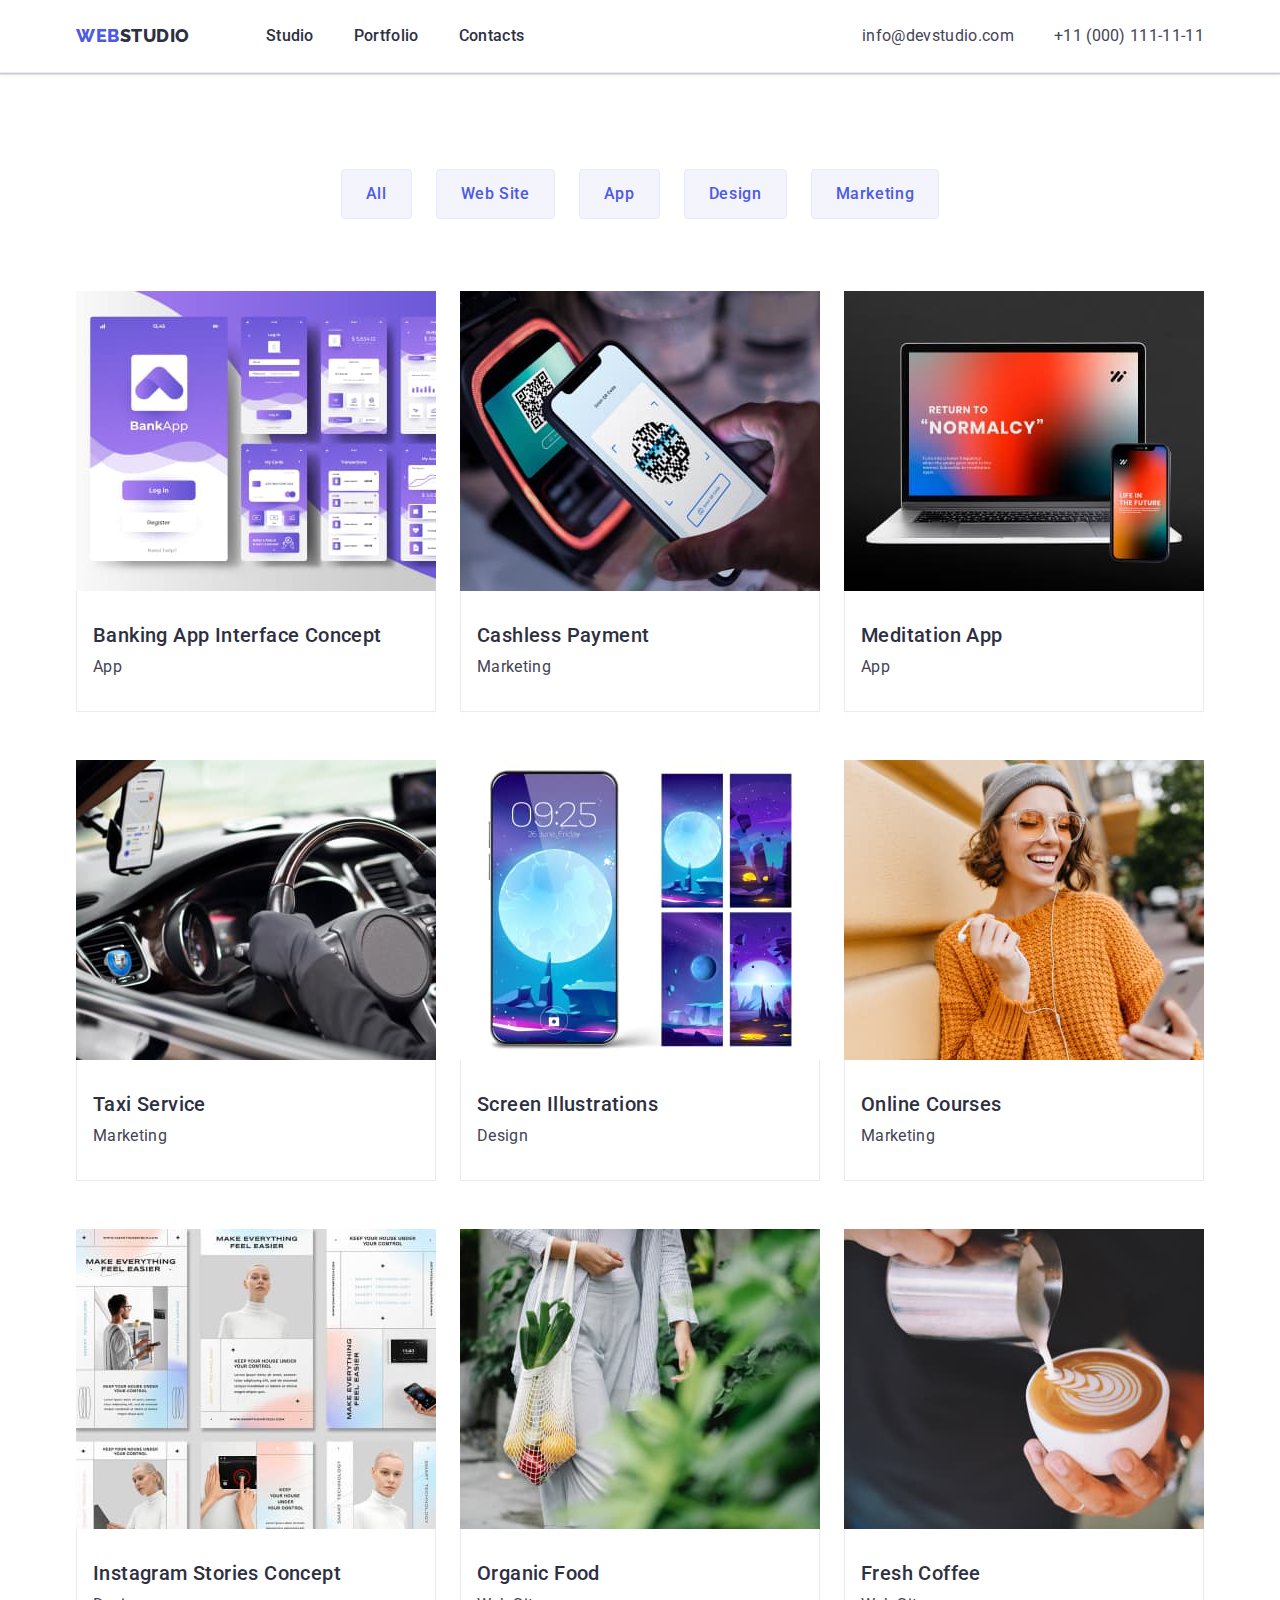
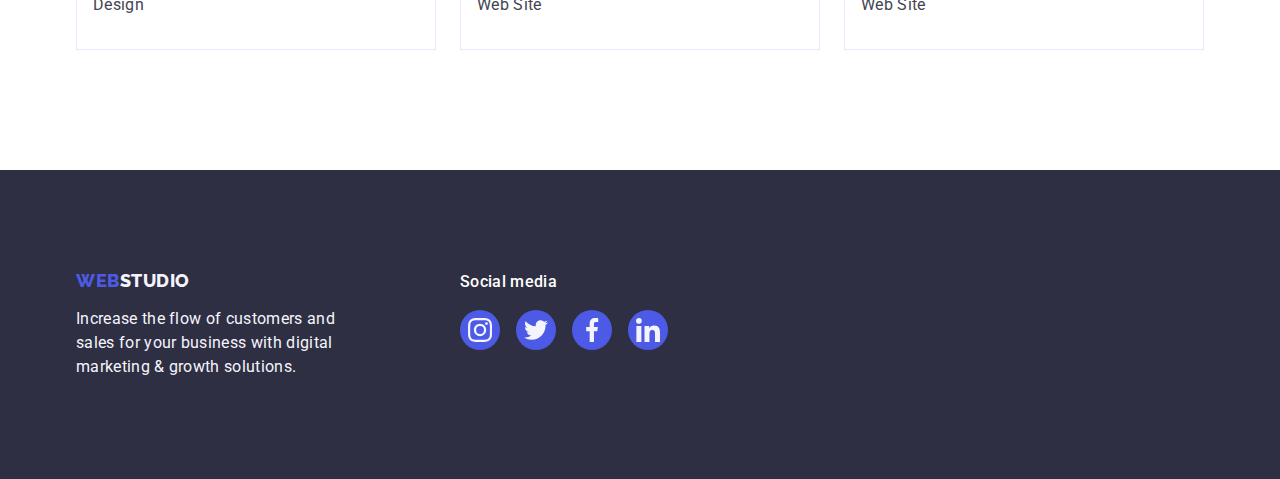
==== portfolio.html @ d8c0da66 "Initial commit" ====
<!DOCTYPE html>
<html lang="en">
  <head>
    <meta charset="UTF-8" />
    <meta http-equiv="X-UA-Compatible" content="IE=edge" />
    <meta name="viewport" content="width=device-width, initial-scale=1.0" />
    <title>Portfolio</title>
    <link rel="preconnect" href="https://fonts.googleapis.com" />
    <link rel="preconnect" href="https://fonts.gstatic.com" crossorigin />
    <link
      href="https://fonts.googleapis.com/css2?family=Raleway:wght@800&family=Roboto:wght@400;500;700;900&display=swap"
      rel="stylesheet"
    />
    <link
      rel="stylesheet"
      href="https://cdn.jsdelivr.net/npm/modern-normalize@1.1.0/modern-normalize.min.css"
    />
    <link rel="stylesheet" href="./css/styles.css" />
  </head>

  <body class="body-color">
    <!-- HEADER -->

    <header class="page-header">
      <div class="header-container container">
        <nav class="page-nav">
          <a class="logo link" href="./index.html"
            >Web<span class="logo-dark">Studio</span></a
          >
          <ul class="menu list">
            <li class="menu-item">
              <a class="menu-link link" href="./index.html">Studio</a>
            </li>

            <li class="menu-item">
              <a class="menu-link link" href="./portfolio.html">Portfolio</a>
            </li>

            <li class="menu-item">
              <a class="menu-link link" href="">Contacts</a>
            </li>
          </ul>
        </nav>

        <address class="address">
          <ul class="contacts list">
            <li class="contacts-item">
              <a class="contacts-link link" href="mailto:info@devstudio.com"
                >info@devstudio.com</a
              >
            </li>

            <li class="contacts-item">
              <a class="contacts-link link" href="tel:+110001111111"
                >+11 (000) 111-11-11</a
              >
            </li>
          </ul>
        </address>
      </div>
    </header>

    <!-- BUTTONS -->
    <main>
      <section class="project">
        <div class="container">
          <h1 class="button-title" hidden>List button</h1>
          <ul class="list-button list">
            <li class="list-button-item">
              <button class="list-btn" type="button">All</button>
            </li>

            <li class="list-button-item">
              <button class="list-btn" type="button">Web Site</button>
            </li>

            <li class="list-button-item">
              <button class="list-btn" type="button">App</button>
            </li>

            <li class="list-button-item">
              <button class="list-btn" type="button">Design</button>
            </li>

            <li class="list-button-item">
              <button class="list-btn" type="button">Marketing</button>
            </li>
          </ul>

          <!-- PROJECT IMG -->

          <ul class="project-list list">
            <li class="img-portfolio-item">
              <a href="" class="portfolio-link link">
                <img
                  src="./images/project_card_one/banking_app.jpg"
                  alt="banking_app"
                  width="360"
                  height="300"
                />
                <div class="team-wrapper-portfolio">
                  <h2 class="description-title">
                    Banking App Interface Concept
                  </h2>
                  <p class="description-text">App</p>
                </div>
              </a>
            </li>

            <li class="img-portfolio-item">
              <a href="" class="portfolio-link link">
                <img
                  src="./images/project_card_one/cashless_payment.jpg"
                  alt="cashless_payment"
                  width="360"
                  height="300"
                />
                <div class="team-wrapper-portfolio">
                  <h2 class="description-title">Cashless Payment</h2>
                  <p class="description-text">Marketing</p>
                </div>
              </a>
            </li>

            <li class="img-portfolio-item">
              <a href="" class="portfolio-link link">
                <img
                  src="./images/project_card_one/meditation_app.jpg"
                  alt="meditation_app"
                  width="360"
                  height="300"
                />
                <div class="team-wrapper-portfolio">
                  <h2 class="description-title">Meditation App</h2>
                  <p class="description-text">App</p>
                </div>
              </a>
            </li>

            <li class="img-portfolio-item">
              <a href="" class="portfolio-link link">
                <img
                  src="./images/project_card_two/taxi_service.jpg"
                  alt="taxi_service"
                  width="360"
                  height="300"
                />
                <div class="team-wrapper-portfolio">
                  <h2 class="description-title">Taxi Service</h2>
                  <p class="description-text">Marketing</p>
                </div>
              </a>
            </li>

            <li class="img-portfolio-item">
              <a href="" class="portfolio-link link">
                <img
                  src="./images/project_card_two/screen_illustration.jpg"
                  alt="screen_illustration"
                  width="360"
                  height="300"
                />
                <div class="team-wrapper-portfolio">
                  <h2 class="description-title">Screen Illustrations</h2>
                  <p class="description-text">Design</p>
                </div>
              </a>
            </li>

            <li class="img-portfolio-item">
              <a href="" class="portfolio-link link">
                <img
                  src="./images/project_card_two/online_courses.jpg"
                  alt="online_courses"
                  width="360"
                  height="300"
                />
                <div class="team-wrapper-portfolio">
                  <h2 class="description-title">Online Courses</h2>
                  <p class="description-text">Marketing</p>
                </div>
              </a>
            </li>

            <li class="img-portfolio-item">
              <a href="" class="portfolio-link link">
                <img
                  src="./images/project_card_three/instagram_stories.jpg"
                  alt="instagram_stories"
                  width="360"
                  height="300"
                />
                <div class="team-wrapper-portfolio">
                  <h2 class="description-title">Instagram Stories Concept</h2>
                  <p class="description-text">Design</p>
                </div>
              </a>
            </li>

            <li class="img-portfolio-item">
              <a href="" class="portfolio-link link">
                <img
                  src="./images/project_card_three/organic_food.jpg"
                  alt="organic_food"
                  width="360"
                  height="300"
                />
                <div class="team-wrapper-portfolio">
                  <h2 class="description-title">Organic Food</h2>
                  <p class="description-text">Web Site</p>
                </div>
              </a>
            </li>

            <li class="img-portfolio-item">
              <a href="" class="portfolio-link link">
                <img
                  src="./images/project_card_three/fresh_coffee.jpg"
                  alt="fresh_coffee"
                  width="360"
                  height="300"
                />
                <div class="team-wrapper-portfolio">
                  <h2 class="description-title">Fresh Coffee</h2>
                  <p class="description-text">Web Site</p>
                </div>
              </a>
            </li>
          </ul>
        </div>
      </section>
    </main>

    <!-- FOOTER -->

    <footer class="logo-tipe">
      <div class="container footer-container">
        <div class="footer-logo-container">
          <a class="logo footer-logo link" href="./index.html"
            >Web<span class="logo-light">Studio</span></a
          >
          <p class="footer-text">
            Increase the flow of customers and sales for your business with
            digital marketing & growth solutions.
          </p>
        </div>
        <div class="footer-social-conteiner">
          <p class="title-social-media">Social media</p>
          <ul class="social-list list">
            <li class="social-item">
              <a
                class="social-link link"
                href="https://www.instagram.com/"
                target="_blank"
                rel="noopener noreferrer"
              >
                <svg class="social-icon" width="24" height="24">
                  <use href="./images/icons.svg#icon-instagram"></use>
                </svg>
              </a>
            </li>

            <li class="social-item">
              <a
                class="social-link link"
                href="https://twitter.com/"
                target="_blank"
                rel="noopener noreferrer"
              >
                <svg class="social-icon" width="24" height="24">
                  <use href="./images/icons.svg#icon-twitter"></use>
                </svg>
              </a>
            </li>

            <li class="social-item">
              <a
                class="social-link link"
                href="https://www.facebook.com/"
                target="_blank"
                rel="noopener noreferrer"
              >
                <svg class="social-icon" width="24" height="24">
                  <use href="./images/icons.svg#icon-facebook"></use>
                </svg>
              </a>
            </li>

            <li class="social-item">
              <a
                class="social-link link"
                href="https://www.linkedin.com/"
                target="_blank"
                rel="noopener noreferrer"
              >
                <svg class="social-icon" width="24" height="24">
                  <use href="./images/icons.svg#icon-linkedin"></use>
                </svg>
              </a>
            </li>
          </ul>
        </div>
      </div>
    </footer>
  </body>
</html>
---- css/styles.css ----
:root {
    --primary-font: 'Roboto', sans-serif; 
    --secondary-font: 'Raleway', sans-serif;
    --accent-color: #2E2F42;
    --logo-color: #4D5AE5;
    --navy-blue: #2E2F42;
    --slate: #434455;
    --white: #FFFFFF;
    --ocean: #404BBF;
    --cloud: #F4F4FD;
    --mood: #e7e9fc;
    --light-slate: #8e8f99;
    --icons-customers: #afb1b8;
    --green: #31d0aa;

}


body {
    font-family: var(--primary-font);
    color: var(--slate);
    background-color: var(--white);
    

}


h1,h2,h3,h4,p {
    margin: 0;
}


img {
    display: block;

}


.list {
    list-style: none;
    padding: 0;
    margin: 0;
}


.link {
    text-decoration: none;
}


.container {
    width: 1158px;
    margin-left: auto;
    margin-right: auto;
    padding-left: 15px; 
    padding-right: 15px;
    
}



/* COMPONENTS */
.logo {
    font-family: var(--secondary-font);
    font-weight: 800;
    font-size: 18px;
    line-height: 1.17;
    letter-spacing: 0.03em;
    text-transform: uppercase;
    color: var(--logo-color); 
    
}
 .logo-dark {
   font-family: var(--secondary-font);
   font-weight: 800;
   font-size: 18px; 
   line-height: 1.17;
   letter-spacing: 0.03em;
   text-transform: uppercase;
   color: var(--accent-color);
    
 }

 .logo-light {
    font-family: var(--secondary-font);
    font-weight: 800;
    font-size: 18px;
    line-height: 1.17;
    letter-spacing: 0.03em;
    text-transform: uppercase;
    color: var(--cloud);

}

 .description-title {
    font-weight: 500;
    font-size: 20px;
    line-height: 1.2;
    letter-spacing: 0.02em;
    color: var(--navy-blue);
    margin-bottom: 8px;

}



.description-text {
    font-weight: 400;
    font-size: 16px;
    line-height: 1.5;
    letter-spacing: 0.02em;
    color: var(--slate);

}

.title-description {
    font-weight: 700;
    font-size: 36px;
    line-height: 1.11;
    letter-spacing: 0.02em;
    text-transform: capitalize;
    text-align: center;
    color: var(--navy-blue);
    margin-bottom: 72px;

}

.img-item {
    width: 360px;
    height: 300px;
    width: calc((100% - 3 * 16px) / 3);
   
}


.section {
    padding-top: 120px; 
    padding-bottom: 120px;
}


/* HEADER */

.page-header {
    border-bottom: 1px solid var(--mood); 
    box-shadow: 0px 2px 1px rgba(46, 47, 66, 0.08), 0px 1px 1px rgba(46, 47, 66, 0.16), 0px 1px 6px rgba(46, 47, 66, 0.08);

}

.header-container {
    display: flex;
    align-items: center;

}

.logo {
    
    margin-right: 76px;
    display: block;
   
    
}

.menu {
    display: flex;
    align-items: center;
    gap: 40px;
}

.contacts {
    display: flex;
    align-items: center;
    gap: 40px;
}

.page-nav {
    margin-right: auto;
    display: flex;
    align-items: center; 
}

.menu {
    display: flex;
}

.address {
    font-style: normal; 

}

.contacts-link:hover,
.contacts-link:focus {
    color: var(--ocean);
    color: var(--ocean);

}


 .menu-link {
    display: block;
    padding-top: 24px;
    padding-bottom: 24px;
    font-weight: 500;
    font-size: 16px;
    line-height: 1.5;
    letter-spacing: 0.02em;
    color: var(--navy-blue);

 }

 .menu-link:hover,
 .menu-link:focus {
    color: var(--ocean);

 }

 .contacts-link {
    display: block;
    padding-top: 24px;
    padding-bottom: 24px;
    font-weight: 400;
    font-size: 16px;
    line-height: 1.5;
    letter-spacing: 0.02em;
    color: var(--slate);

 }

 .contacts-link:hover,
 .contacts-link:focus {
    color: var(--ocean);
 }

 
 
 /* HERO */

 .hero-section {
  
    padding-top: 188px; 
    padding-bottom: 188px;
 }

 .hero {
    max-width: 1440px;
    margin-left: auto;
    margin-right: auto;
    background-color: var(--accent-color);
    background-image: linear-gradient(rgba(46, 47, 66, 0.7),rgba(46, 47, 66, 0.7)),url(../images/hero/people_office.jpg);
    background-repeat: no-repeat;
    background-position: center;
    background-size: cover;
   

 }

 .main-title {
    margin: 0 auto;
    font-weight: 700;
    font-size: 56px;
    line-height: 1.07;
    letter-spacing: 0.02em;
    text-align: center;
    color: var(--white);  
    margin-bottom: 48px;
    max-width: 496px;  
 }


 .modal-btn {
    margin: 0 auto;
    display: block;
    border: none;
    min-width: 169px;
    min-height: 56px;
    padding: 15px 31px;
    font-family: var(--primary-font);
    font-weight: 500;
    font-size: 16px;
    line-height: 1.5;
    letter-spacing: 0.04em;
    cursor: pointer;
    background-color: var(--logo-color);  
    color: var(--white);
    box-shadow: 0px 4px 4px rgba(0, 0, 0, 0.15);
    border-radius: 4px;
    
 }


 .modal-btn:hover,
 .modal-btn:focus {
    color: var(--white);
    background: var(--ocean);
 }


/* DESCRIPTION */



.description-item {
    width: calc((100% - 3 * 24px) / 4);
}

.doing-wrapper {

background: var(--cloud);
border-radius: 4px;
display: flex;
align-items: center;
justify-content: center;
height: 112px;
margin-bottom: 8px;

}

.page-container {
    display: flex;
    align-items: center;
}

.description-list {

    
    display: flex;
    gap: 24px; 
}



.description-item {
    
    width: calc((100% - 3 * 24px) / 4); 

} 

/* DOING */
.text {
    padding-bottom: 120px;
}

 .img-list {
    display: flex;
    flex-wrap: wrap;
    gap: 24px;

}


/* OUR TEAM */

.socials {
    margin-top: 8px;
    justify-content: center;
    display: flex;
    align-items: center;
    gap: 24px;

}

.socials-link {
    width: 40px;
    height: 40px;
    display: flex;
    justify-content: center;
    align-items: center;
    background: var(--logo-color);
    border-radius: 50%;
}

.socials-link:hover,
.socials-link:focus {
    background: var(--ocean);
}

.socials-icom {
    fill: var(--cloud);
}




.our-team {
    background-color: var(--cloud);

}


.img-list-team {
    display: flex;
    flex-wrap: wrap;
    gap: 24px;

}

.img-team-item {
    width: 264px;
    background-color: var(--white);
    width: calc((100% - 3 * 24px) / 4);
    
    box-shadow: 0px 1px 6px rgba(46, 47, 66, 0.08), 0px 1px 1px rgba(46, 47, 66, 0.16), 0px 2px 1px rgba(46, 47, 66, 0.08);
    border-radius: 0px 0px 4px 4px; 
}

.team-wrapper {
     border-radius: 0px 0px 4px 4px;
     /* padding: 32px 16px; */
     text-align: center;
     padding-top: 32px; 
     padding-bottom: 32px;
}

/* CUSTOMERS */

.customers .title-description {
    margin-bottom: 72px;
    line-height: 1.1;
}

.customers-list {
    display: flex;
    align-items: center;
    gap: 24px;
}

.customers {
    background-color: var(--white);
    padding: 120px 0;

}

.customers-item {
    width: calc((100% - 120px) / 6);
}

.customers-link {
    border: 1px solid var(--light-slate);
    border-radius: 4px;
    padding: 16px 32px;
    display: flex;
    height: 88px;
    justify-content: center;
    align-items: center;
    color: var(--icons-customers);
    color: var(--light-slate);
}

.customers-link:hover,
.customers-link:focus {
    border: 1px solid var(--ocean);
    color: var(--ocean);
}


.customers-icon {
    fill: currentColor;
}

.customers-icon:hover,
.customers-icon:focus {
    fill: currentColor;
}

.customers-container {
    width: 1128px;
    margin-left: auto;
    margin-right: auto;
    padding-left: 15px;
    padding-right: 15px;
}



/* FOOTER */

.social-item {
    width: 40px; 
    height: 40px; 

}

.social-icon {
    fill: var(--cloud)
}

.logo-tipe .social-list {
    display: flex;
    align-items: center;
    gap: 16px;
}

.logo-tipe .footer-container {
    display: flex;
    gap: 120px;
    align-items: baseline;
}

.social-link {
    width: 100%;
    height: 100%; 
    background-color: var(--logo-color);
    border-radius: 50%;
    display: flex; 
    align-items: center; 
    justify-content: center;
}

.social-link:hover,
.social-link:focus {
    background-color: var(--green);

}


.logo-tipe {
    background-color: var(--navy-blue);
    padding-top: 100px; 
    padding-bottom: 100px;

}

.footer-logo {
    display: inline-block;
    margin-bottom: 16px; 
}

.footer-text {
    width: 264px;
    font-family: var(--primary-font);
    font-weight: 400;
    font-size: 16px;
    line-height: 1.5;
    letter-spacing: 0.02em;
    color: var(--cloud);  

}

.title-social-media {
    font-weight: 500;
    font-size: 16px;
    line-height: 1.5;
    letter-spacing: 0.02em;
    color: #FFFFFF;
    margin-bottom: 16px;

}


.footer-container {
    display: flex;
    align-items: center;
    gap: 120px;
    
}






/* PORTFOLIO */

.project {
    padding-top: 96px; 
    padding-bottom: 120px;
}

.body-color {
    color: var(--slate);
}

.list-btn {
    font-family:var(--primary-font);
    font-weight: 500;
    font-size: 16px;
    line-height: 1.5;
    letter-spacing: 0.04em;
    cursor: pointer;
    color: var(--logo-color);
    background: var(--cloud);
    
    padding-top: 12px; 
    padding-bottom: 12px; 
    padding-left: 24px; 
    padding-right: 24px;
    border: 1px solid var(--mood);
    border-radius: 4px;
}

.list-btn:hover,
.list-btn:focus {
    background: var(--ocean);
    color: var(--white);
    background: var(--ocean);
    color: var(--white);
    border: 1px solid transparent;
    box-shadow: 0px 3px 1px rgba(0, 0, 0, 0.1), 0px 2px 1px rgba(0, 0, 0, 0.08), 0px 2px 2px rgba(0, 0, 0, 0.12); 

}



.project-img-item {
    
    width: 360px;
   
}

.project-list {
    display: flex;
    flex-wrap: wrap;
    gap: 24px;
    row-gap: 48px; 

}

.portfolio-link {
    display: block;

}

.portfolio-link:hover,
.portfolio-link:focus {
    box-shadow:  0px 1px 6px rgba(46, 47, 66, 0.08), 0px 1px 1px rgba(46, 47, 66, 0.16), 0px 2px 1px rgba(46, 47, 66, 0.08); 

}

.img-portfolio-item {
    width: calc((100% - (24px * 2)) / 3);
    
    
}



.team-wrapper-portfolio {
    padding: 32px 16px;
    border: 1px solid var(--mood); 
    border-top: none; 

}

.list-button {
  justify-content: center; 
  gap: 24px;
  margin-bottom: 72px;
  display: flex;
  align-items: center;  
}
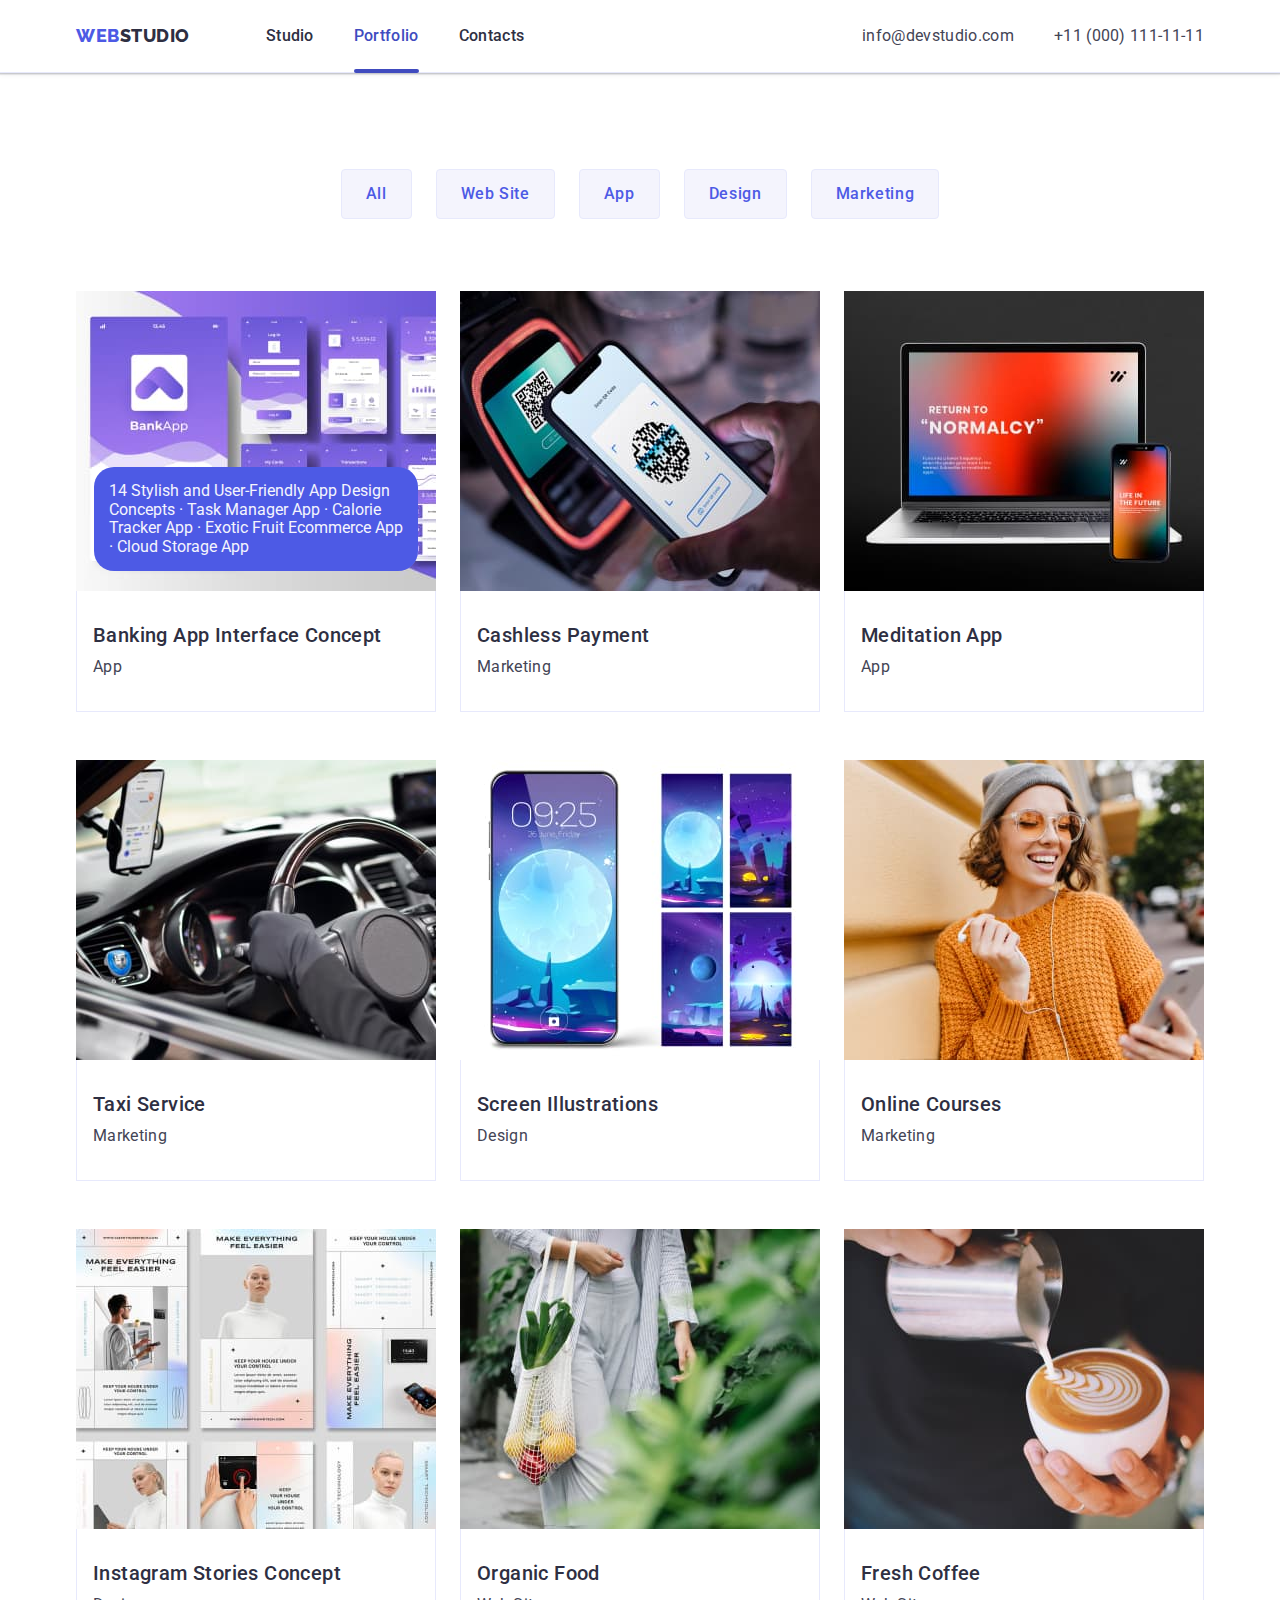
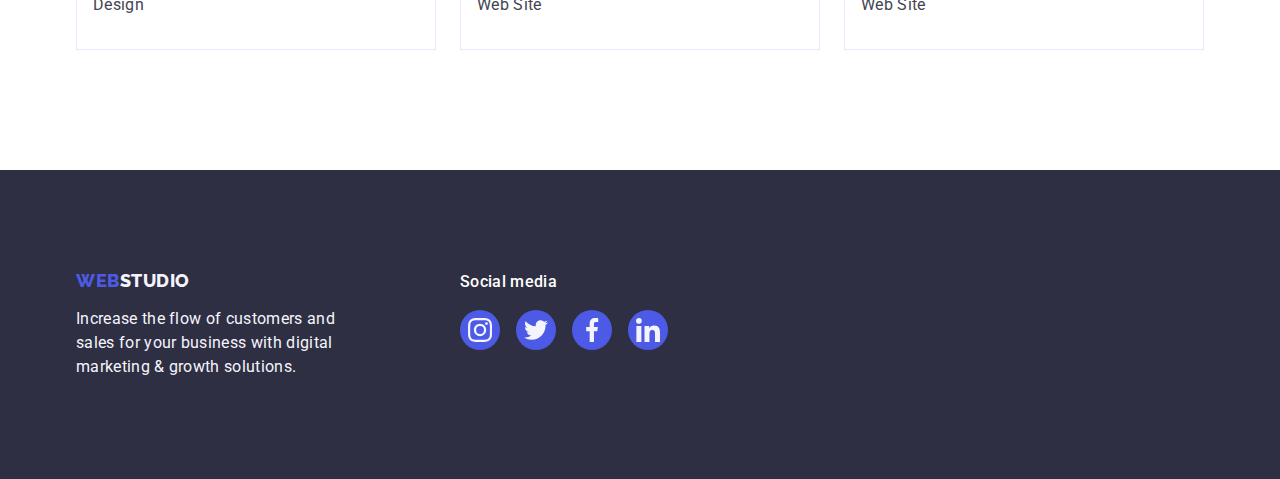
==== commit 7d421e3d: "quechion" ====
--- a/portfolio.html
+++ b/portfolio.html
@@ -33,7 +33,9 @@
             </li>
 
             <li class="menu-item">
-              <a class="menu-link link" href="./portfolio.html">Portfolio</a>
+              <a class="menu-link current link" href="./portfolio.html"
+                >Portfolio</a
+              >
             </li>
 
             <li class="menu-item">
@@ -92,12 +94,19 @@
           <ul class="project-list list">
             <li class="img-portfolio-item">
               <a href="" class="portfolio-link link">
+                <div class="img-portfolio-box">
                 <img
                   src="./images/project_card_one/banking_app.jpg"
                   alt="banking_app"
                   width="360"
                   height="300"
                 />
+                <p class="img-portfolio-label">
+                  14 Stylish and User-Friendly App Design Concepts · Task
+                  Manager App · Calorie Tracker App · Exotic Fruit Ecommerce App
+                  · Cloud Storage App
+                </p>
+              </div>
                 <div class="team-wrapper-portfolio">
                   <h2 class="description-title">
                     Banking App Interface Concept
--- a/css/styles.css
+++ b/css/styles.css
@@ -12,6 +12,10 @@
     --light-slate: #8e8f99;
     --icons-customers: #afb1b8;
     --green: #31d0aa;
+    --dairy: #FCFCFC;
+
+
+    --modal-idx: 100;
 
 }
 
@@ -197,6 +201,8 @@
 
 
  .menu-link {
+    position: relative;
+
     display: block;
     padding-top: 24px;
     padding-bottom: 24px;
@@ -207,6 +213,33 @@
     color: var(--navy-blue);
 
  }
+
+
+ .menu-link::after {
+    content: '';
+    position: absolute;
+    bottom: -1px;
+    left: 0;
+
+    display: block;
+    width: 100%;
+    height: 4px;
+    border-radius: 4px;
+ }
+
+
+ .menu-link.current {
+    color: var(--ocean);
+
+ }
+
+ .menu-link.current::after,
+ .menu-link:hover::after,
+ .menu-link:focus::after {
+    background-color: var(--ocean);
+ }
+
+
 
  .menu-link:hover,
  .menu-link:focus {
@@ -554,7 +587,39 @@
     
 }
 
-
+/* MODAL STYLES */
+
+.backdrop {
+    position: fixed;
+    top: 0;
+    left: 0;
+    z-index: var(--modal-idx);
+
+    width: 100%;
+    height: 100%;
+    background-color: rgba(17, 19, 25, 0,2);
+    backdrop-filter: blur(6px);
+}
+
+.modal {
+    position: absolute;
+    top: calc(50% - 292px);
+    left: calc(50% - 225px);
+
+    width: 408px;
+    min-height: 584px;
+    padding: 24px;
+
+    background-color: var(--dairy);
+    border-radius: 4px;
+    box-shadow: 0px 1px 1px rgba(0, 0, 0, 0.14), 0px 1px 3px rgba(0, 0, 0, 0.12), 0px 2px 1px rgba(0, 0, 0, 0.2);
+
+}
+
+.modal-btn {
+    display: block;
+    margin-left: auto;
+}
 
 
 
@@ -629,8 +694,31 @@
 .img-portfolio-item {
     width: calc((100% - (24px * 2)) / 3);
     
-    
-}
+}
+
+
+.img-portfolio-box {
+    position: relative;
+
+}
+
+
+.img-portfolio-label {
+    position: absolute;
+    bottom: 20px;
+    left: 5%;
+    
+    width: 90%;
+    padding: 15px;
+
+    color: var(--cloud);
+    border-radius: 20px;
+    background-color: var(--logo-color);
+    backdrop-filter: blur(3px);
+
+
+}
+
 
 
 
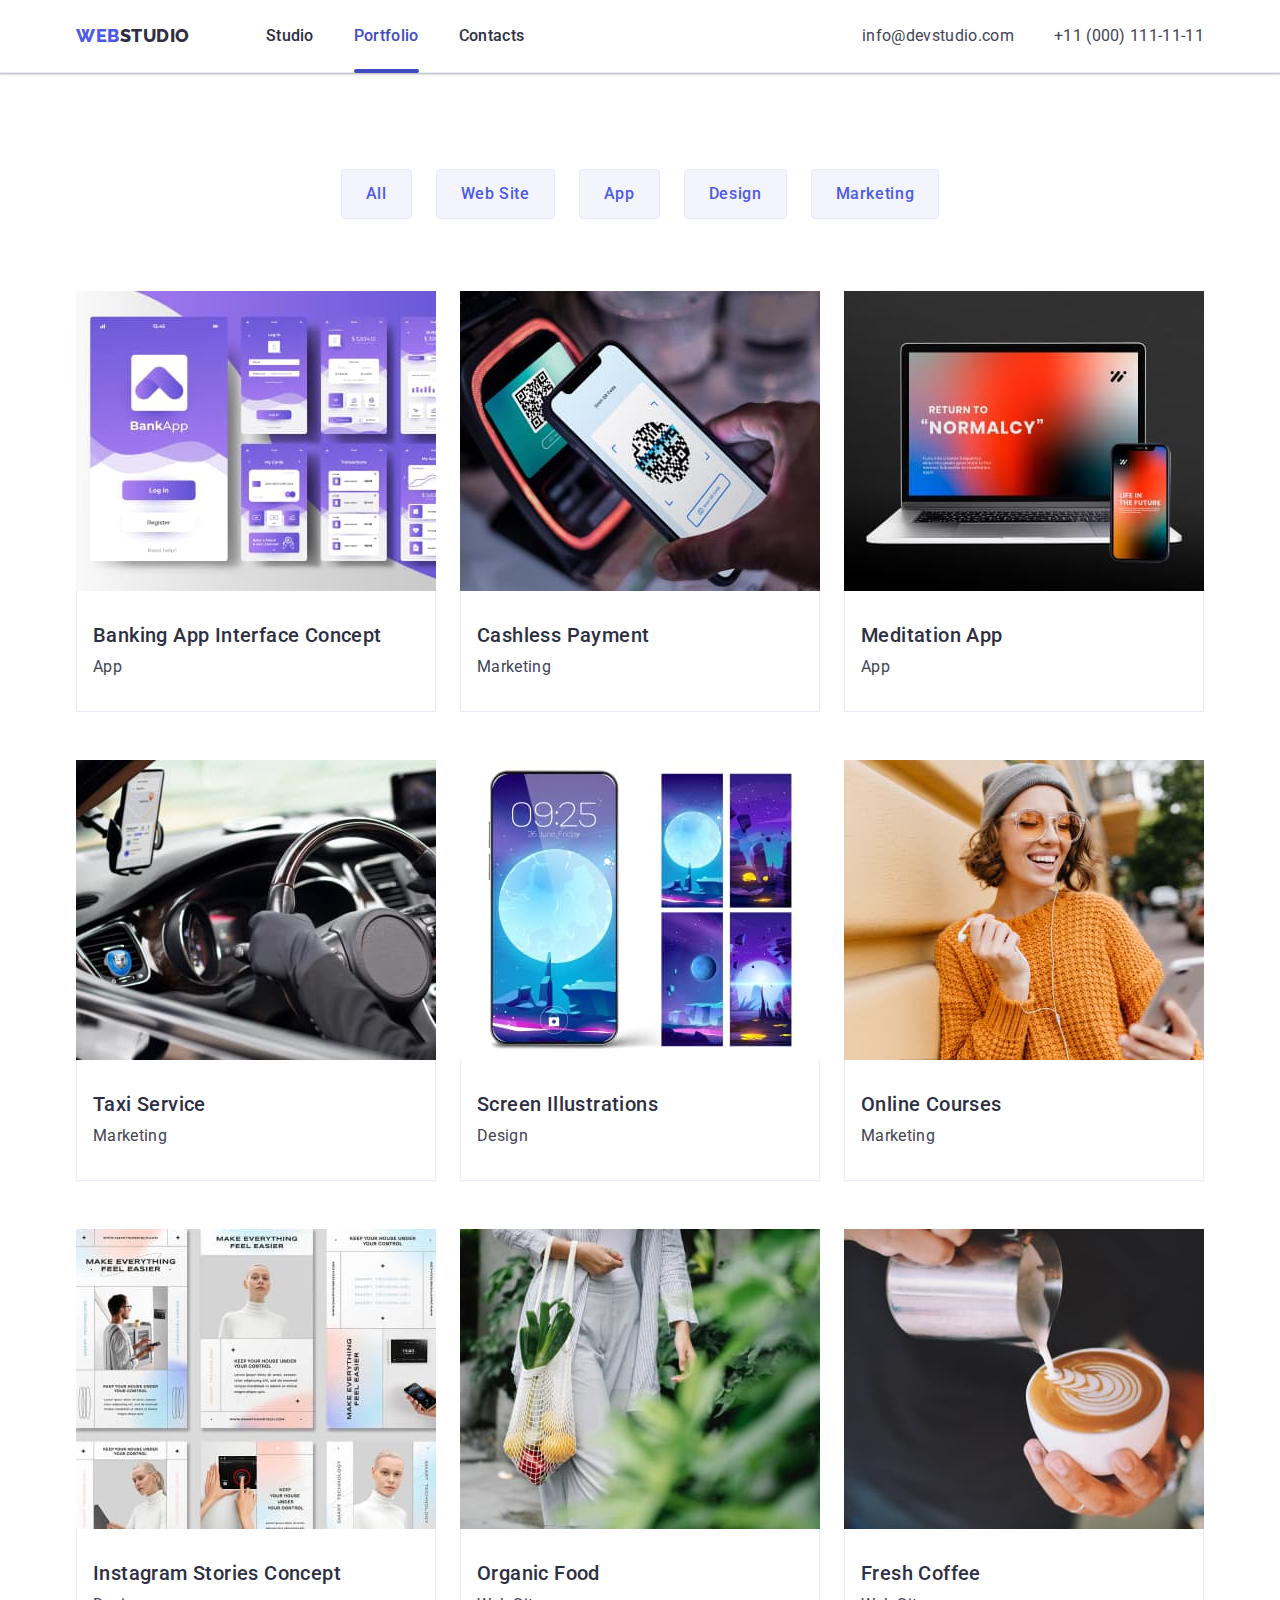
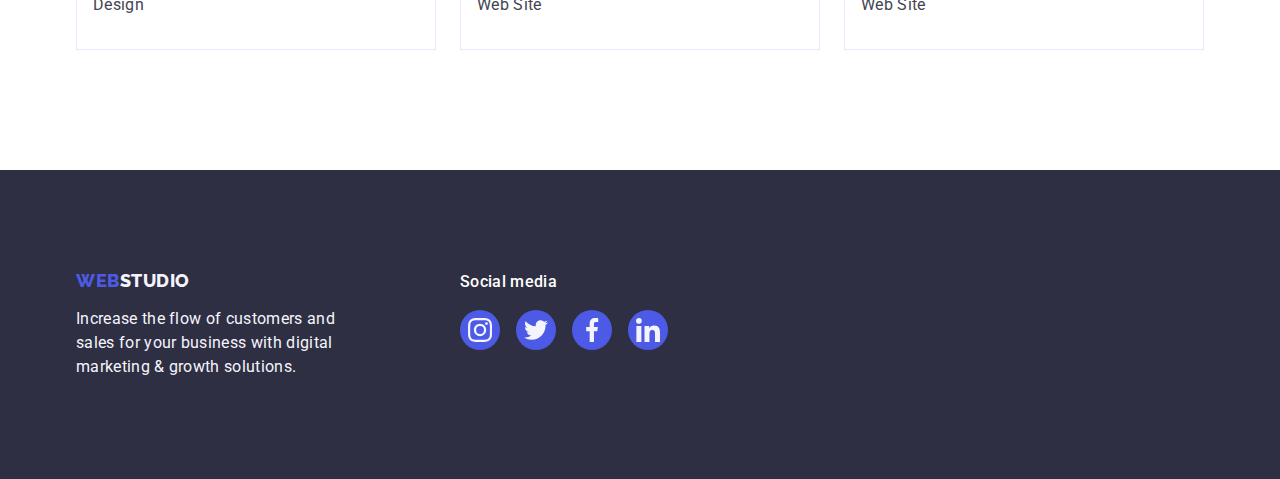
==== commit 5367b210: "no mov window" ====
--- a/portfolio.html
+++ b/portfolio.html
@@ -101,11 +101,13 @@
                   width="360"
                   height="300"
                 />
-                <p class="img-portfolio-label">
+                <div class="overlay">
+                <p class="overlay-label">
                   14 Stylish and User-Friendly App Design Concepts · Task
                   Manager App · Calorie Tracker App · Exotic Fruit Ecommerce App
                   · Cloud Storage App
                 </p>
+              </div>
               </div>
                 <div class="team-wrapper-portfolio">
                   <h2 class="description-title">
--- a/css/styles.css
+++ b/css/styles.css
@@ -616,9 +616,10 @@
 
 }
 
-.modal-btn {
+.modal-window-btn {
     display: block;
     margin-left: auto;
+    cursor: pointer;
 }
 
 
@@ -699,24 +700,37 @@
 
 .img-portfolio-box {
     position: relative;
-
-}
-
-
-.img-portfolio-label {
+    overflow: hidden;
+
+}
+
+.img-portfolio-item:hover .overlay {
+    transform: translateY(0);
+}
+
+
+
+.overlay {
     position: absolute;
-    bottom: 20px;
-    left: 5%;
-    
-    width: 90%;
+    bottom: 0;
+    left: 0;
+    transform: translateY(100%);
+
+    width: 100%;
+    height: 100%;
     padding: 15px;
 
-    color: var(--cloud);
-    border-radius: 20px;
+    /* border-radius: 20px; */
     background-color: var(--logo-color);
     backdrop-filter: blur(3px);
 
-
+    transition: transform var(--logo-color);
+
+}
+
+.overlay-label {
+   color: var(--cloud);
+   
 }
 
 
